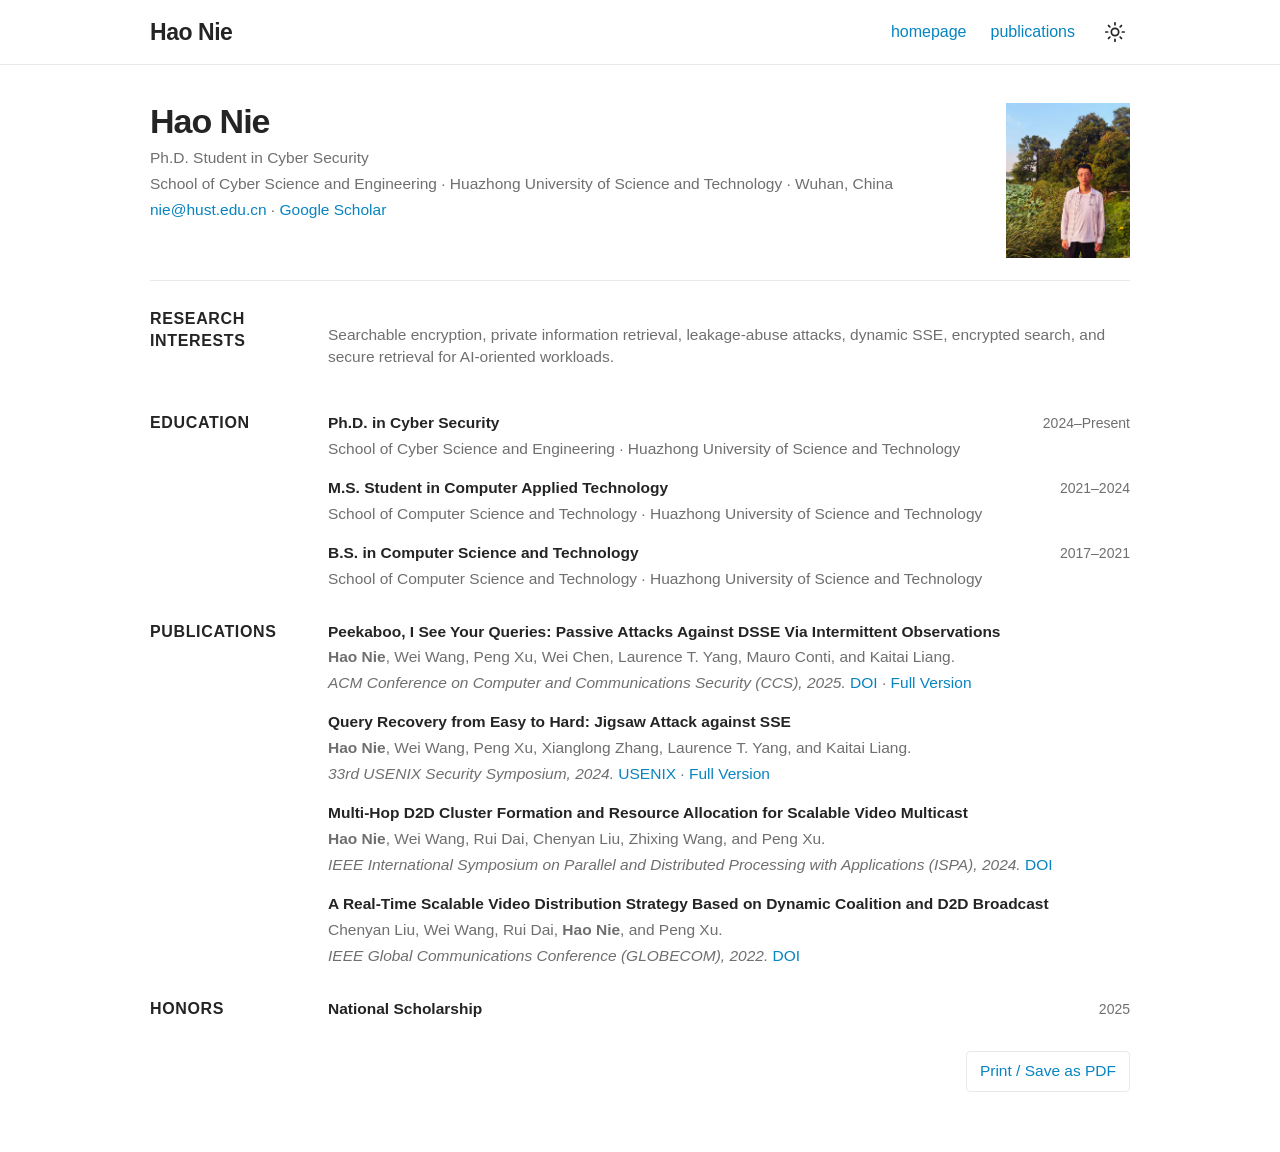
==== cv.html @ e8cf1ad7 "Modified the template" ====
<!doctype html>
<html lang="en">
<head>
  <meta charset="utf-8" />
  <meta name="viewport" content="width=device-width, initial-scale=1" />
  <meta name="description" content="Curriculum vitae of Hao Nie, Ph.D. student in Cybersecurity at Huazhong University of Science and Technology." />
  <meta name="author" content="Hao Nie" />
  <meta name="theme-color" content="#ffffff" />
  <title>Curriculum Vitae | Hao Nie</title>
  <link rel="icon" href="assets/favicon.svg" type="image/svg+xml" />
  <link rel="stylesheet" href="styles.css" />
</head>
<body class="cv-page">
  <a class="skip-link" href="#cv">Skip to CV</a>

  <header class="site-header">
    <div class="header-inner">
      <a class="site-name" href="index.html">Hao Nie</a>
      <nav class="site-nav" aria-label="CV navigation">
        <a href="index.html">homepage</a>
        <a href="index.html#publications">publications</a>
        <button class="theme-toggle" type="button" aria-label="Switch to dark theme" title="Switch theme">
          <svg class="sun-icon" aria-hidden="true" viewBox="0 0 24 24">
            <circle cx="12" cy="12" r="4"></circle>
            <path d="M12 2v2M12 20v2M4.93 4.93l1.42 1.42M17.65 17.65l1.42 1.42M2 12h2M20 12h2M4.93 19.07l1.42-1.42M17.65 6.35l1.42-1.42"></path>
          </svg>
          <svg class="moon-icon" aria-hidden="true" viewBox="0 0 24 24">
            <path d="M20 15.4A8.5 8.5 0 0 1 8.6 4a8.5 8.5 0 1 0 11.4 11.4Z"></path>
          </svg>
        </button>
      </nav>
    </div>
  </header>

  <main class="cv-wrap" id="cv">
    <header class="cv-heading">
      <div>
        <h1>Hao Nie</h1>
        <p>Ph.D. Student in Cyber Security</p>
        <p>School of Cyber Science and Engineering · Huazhong University of Science and Technology · Wuhan, China</p>
        <p><a href="mailto:nie@hust.edu.cn">nie@hust.edu.cn</a> · <a href="https://scholar.google.com/citations?user=cpetpmUAAAAJ&amp;hl=en" target="_blank" rel="noreferrer">Google Scholar</a></p>
      </div>
      <figure class="cv-photo">
        <img src="assets/hao-nie-life.jpg" alt="Hao Nie by a lotus pond" width="1706" height="1279" />
      </figure>
    </header>

    <section class="cv-section" aria-labelledby="cv-research">
      <h2 id="cv-research">Research Interests</h2>
      <div class="cv-section-content">
        <p>Searchable encryption, private information retrieval, leakage-abuse attacks, dynamic SSE, encrypted search, and secure retrieval for AI-oriented workloads.</p>
      </div>
    </section>

    <section class="cv-section" aria-labelledby="cv-education">
      <h2 id="cv-education">Education</h2>
      <div class="cv-section-content">
        <article class="cv-entry">
          <div class="cv-entry-head">
            <h3>Ph.D. in Cyber Security</h3>
            <span class="cv-date">2024–Present</span>
          </div>
          <p>School of Cyber Science and Engineering · Huazhong University of Science and Technology</p>
        </article>
        <article class="cv-entry">
          <div class="cv-entry-head">
            <h3>M.S. Student in Computer Applied Technology</h3>
            <span class="cv-date">2021–2024</span>
          </div>
          <p>School of Computer Science and Technology · Huazhong University of Science and Technology</p>
        </article>
        <article class="cv-entry">
          <div class="cv-entry-head">
            <h3>B.S. in Computer Science and Technology</h3>
            <span class="cv-date">2017–2021</span>
          </div>
          <p>School of Computer Science and Technology · Huazhong University of Science and Technology</p>
        </article>
      </div>
    </section>

    <section class="cv-section" aria-labelledby="cv-publications">
      <h2 id="cv-publications">Publications</h2>
      <div class="cv-section-content">
        <article class="cv-entry">
          <h3>Peekaboo, I See Your Queries: Passive Attacks Against DSSE Via Intermittent Observations</h3>
          <p><strong>Hao Nie</strong>, Wei Wang, Peng Xu, Wei Chen, Laurence T. Yang, Mauro Conti, and Kaitai Liang.</p>
          <p><em>ACM Conference on Computer and Communications Security (CCS), 2025.</em> <a href="https://doi.org/10.1145/3719027.3765075">DOI</a> · <a href="https://arxiv.org/abs/2509.03806">Full Version</a></p>
        </article>
        <article class="cv-entry">
          <h3>Query Recovery from Easy to Hard: Jigsaw Attack against SSE</h3>
          <p><strong>Hao Nie</strong>, Wei Wang, Peng Xu, Xianglong Zhang, Laurence T. Yang, and Kaitai Liang.</p>
          <p><em>33rd USENIX Security Symposium, 2024.</em> <a href="https://www.usenix.org/conference/usenixsecurity24/presentation/nie">USENIX</a> · <a href="https://arxiv.org/abs/2403.01155">Full Version</a></p>
        </article>
        <article class="cv-entry">
          <h3>Multi-Hop D2D Cluster Formation and Resource Allocation for Scalable Video Multicast</h3>
          <p><strong>Hao Nie</strong>, Wei Wang, Rui Dai, Chenyan Liu, Zhixing Wang, and Peng Xu.</p>
          <p><em>IEEE International Symposium on Parallel and Distributed Processing with Applications (ISPA), 2024.</em> <a href="https://doi.org/10.1109/ISPA63168.2024.00181">DOI</a></p>
        </article>
        <article class="cv-entry">
          <h3>A Real-Time Scalable Video Distribution Strategy Based on Dynamic Coalition and D2D Broadcast</h3>
          <p>Chenyan Liu, Wei Wang, Rui Dai, <strong>Hao Nie</strong>, and Peng Xu.</p>
          <p><em>IEEE Global Communications Conference (GLOBECOM), 2022.</em> <a href="https://doi.org/10.1109/GLOBECOM48099.2022.10001625">DOI</a></p>
        </article>
      </div>
    </section>

    <section class="cv-section" aria-labelledby="cv-honors">
      <h2 id="cv-honors">Honors</h2>
      <div class="cv-section-content">
        <article class="cv-entry">
          <div class="cv-entry-head">
            <h3>National Scholarship</h3>
            <span class="cv-date">2025</span>
          </div>
        </article>
      </div>
    </section>

    <div class="cv-actions">
      <button class="print-button" type="button">Print / Save as PDF</button>
    </div>
  </main>

  <script src="script.js"></script>
</body>
</html>
---- styles.css ----
:root {
  color-scheme: light;
  --bg: #ffffff;
  --text: #6f6f6f;
  --heading: #242424;
  --link: #0784c1;
  --line: #e9e9e9;
  --icon: #858585;
  --max-width: 1110px;
}

:root[data-theme="dark"] {
  color-scheme: dark;
  --bg: #151719;
  --text: #b8bcc0;
  --heading: #f1f3f5;
  --link: #62bdf0;
  --line: #303438;
  --icon: #adb2b7;
}

* { box-sizing: border-box; }

html {
  scroll-behavior: smooth;
  scroll-padding-top: 88px;
}

body {
  margin: 0;
  background: var(--bg);
  color: var(--text);
  font-family: -apple-system, BlinkMacSystemFont, "Segoe UI", Roboto, Helvetica, Arial, sans-serif;
  font-size: 15.5px;
  line-height: 1.48;
  -webkit-font-smoothing: antialiased;
  transition: background-color 180ms ease, color 180ms ease;
}

a {
  color: var(--link);
  text-decoration: none;
}

a:hover,
a:focus-visible {
  text-decoration: underline;
  text-underline-offset: 3px;
}

img {
  display: block;
  max-width: 100%;
}

button,
a { -webkit-tap-highlight-color: transparent; }

::selection { background: color-mix(in srgb, var(--link) 24%, transparent); }

.skip-link {
  position: fixed;
  top: -60px;
  left: 16px;
  z-index: 100;
  padding: 9px 13px;
  border-radius: 4px;
  background: var(--heading);
  color: var(--bg);
}

.skip-link:focus { top: 12px; }

.site-header {
  position: sticky;
  top: 0;
  z-index: 20;
  border-bottom: 1px solid var(--line);
  background: color-mix(in srgb, var(--bg) 92%, transparent);
  backdrop-filter: blur(10px);
}

.header-inner {
  width: min(calc(100% - 40px), var(--max-width));
  min-height: 64px;
  margin: 0 auto;
  display: flex;
  align-items: center;
  justify-content: space-between;
  gap: 28px;
}

.site-name {
  color: var(--heading);
  font-size: 23px;
  font-weight: 700;
  letter-spacing: -0.02em;
}

.site-name:hover,
.site-name:focus-visible { text-decoration: none; }

.site-nav {
  display: flex;
  align-items: center;
  gap: 24px;
}

.site-nav a {
  font-size: 16px;
  white-space: nowrap;
}

.theme-toggle {
  width: 31px;
  height: 31px;
  padding: 4px;
  display: grid;
  place-items: center;
  border: 0;
  border-radius: 50%;
  background: transparent;
  color: var(--heading);
  cursor: pointer;
}

.theme-toggle:hover,
.theme-toggle:focus-visible {
  background: color-mix(in srgb, var(--heading) 7%, transparent);
  outline: none;
}

.theme-toggle svg {
  width: 22px;
  height: 22px;
  fill: none;
  stroke: currentColor;
  stroke-linecap: round;
  stroke-linejoin: round;
  stroke-width: 1.9;
}

.moon-icon,
:root[data-theme="dark"] .sun-icon { display: none; }

:root[data-theme="dark"] .moon-icon { display: block; }

.page-layout {
  width: min(calc(100% - 40px), var(--max-width));
  margin: 0 auto;
  padding: 38px 0 64px;
  display: grid;
  grid-template-columns: 218px minmax(0, 1fr);
  gap: 58px;
  align-items: start;
}

.profile-column { padding-top: 2px; }

.profile-photo {
  width: 100%;
  aspect-ratio: 4 / 5;
  margin: 0;
  overflow: hidden;
  background: var(--line);
}

.profile-photo img {
  width: 100%;
  height: 100%;
  object-fit: cover;
  object-position: 67% center;
}

.profile-role {
  margin: 6px 0 20px;
  color: var(--text);
  font-size: 14px;
  line-height: 1.4;
}

.profile-links {
  margin: 0;
  padding: 0;
  display: grid;
  gap: 5px;
  list-style: none;
}

.profile-links li {
  min-width: 0;
  display: flex;
  align-items: center;
  gap: 5px;
  line-height: 1.35;
}

.profile-links svg {
  width: 16px;
  height: 16px;
  flex: 0 0 auto;
  fill: none;
  stroke: var(--icon);
  stroke-linecap: round;
  stroke-linejoin: round;
  stroke-width: 1.8;
}

.profile-links svg .solid {
  fill: var(--icon);
  stroke: none;
}

.profile-links a { overflow-wrap: anywhere; }

.main-column { min-width: 0; }

.intro p { margin: 0 0 18px; }

.content-section { margin-top: 31px; }

.content-section h2 {
  margin: 0 0 13px;
  color: var(--link);
  font-size: 29px;
  line-height: 1.2;
  letter-spacing: -0.025em;
}

.content-section > p { margin: 0 0 12px; }

.simple-list {
  margin: 0;
  padding-left: 25px;
}

.simple-list li + li { margin-top: 8px; }

.publication-list {
  margin: 0;
  padding-left: 24px;
}

.publication-list > li { padding-left: 4px; }
.publication-list > li + li { margin-top: 19px; }
.publication-list p { margin: 2px 0; }

.paper-title {
  color: var(--heading);
  font-weight: 650;
}

.venue { font-style: italic; }

.paper-links {
  display: flex;
  flex-wrap: wrap;
  gap: 7px;
  font-size: 14px;
}

.news-list {
  margin: 0;
  padding: 0;
  display: grid;
  gap: 8px;
  list-style: none;
}

.news-list li {
  display: grid;
  grid-template-columns: 58px 1fr;
  gap: 13px;
}

.news-list time {
  color: var(--heading);
  font-weight: 600;
}

.site-footer {
  width: min(calc(100% - 40px), var(--max-width));
  margin: 0 auto;
  padding: 23px 0 32px;
  border-top: 1px solid var(--line);
  color: var(--text);
  font-size: 13px;
  text-align: center;
}

.site-footer p { margin: 0; }

.visually-hidden {
  position: absolute;
  width: 1px;
  height: 1px;
  padding: 0;
  margin: -1px;
  overflow: hidden;
  clip: rect(0, 0, 0, 0);
  white-space: nowrap;
  border: 0;
}

/* CV */
.cv-page { --max-width: 980px; }
.cv-page .site-header { position: static; }

.cv-wrap {
  width: min(calc(100% - 40px), var(--max-width));
  margin: 0 auto;
  padding: 38px 0 60px;
}

.cv-heading {
  padding-bottom: 22px;
  display: grid;
  grid-template-columns: 1fr 124px;
  gap: 30px;
  align-items: start;
  border-bottom: 1px solid var(--line);
}

.cv-heading h1 {
  margin: 0 0 7px;
  color: var(--heading);
  font-size: 34px;
  line-height: 1.1;
  letter-spacing: -0.03em;
}

.cv-heading p { margin: 3px 0; }

.cv-photo {
  width: 124px;
  aspect-ratio: 4 / 5;
  margin: 0;
  overflow: hidden;
  background: var(--line);
}

.cv-photo img {
  width: 100%;
  height: 100%;
  object-fit: cover;
  object-position: 67% center;
}

.cv-section {
  margin-top: 27px;
  display: grid;
  grid-template-columns: 150px 1fr;
  gap: 28px;
}

.cv-section h2 {
  margin: 0;
  color: var(--heading);
  font-size: 16px;
  line-height: 1.4;
  letter-spacing: 0.04em;
  text-transform: uppercase;
}

.cv-section-content { min-width: 0; }
.cv-entry + .cv-entry { margin-top: 16px; }

.cv-entry-head {
  display: flex;
  align-items: baseline;
  justify-content: space-between;
  gap: 20px;
}

.cv-entry h3 {
  margin: 0;
  color: var(--heading);
  font-size: 15.5px;
}

.cv-entry time,
.cv-entry .cv-date {
  flex: 0 0 auto;
  color: var(--text);
  font-size: 14px;
}

.cv-entry p { margin: 3px 0; }

.cv-entry ul {
  margin: 5px 0 0;
  padding-left: 20px;
}

.cv-actions {
  margin-top: 30px;
  display: flex;
  justify-content: flex-end;
}

.print-button {
  padding: 8px 13px;
  border: 1px solid var(--line);
  border-radius: 4px;
  background: var(--bg);
  color: var(--link);
  font: inherit;
  cursor: pointer;
}

.print-button:hover,
.print-button:focus-visible { border-color: var(--link); }

@media (max-width: 760px) {
  html { scroll-padding-top: 106px; }

  .header-inner {
    min-height: 58px;
    flex-wrap: wrap;
    gap: 4px 20px;
    padding: 9px 0;
  }

  .site-name { font-size: 21px; }
  .site-nav { gap: 15px; }
  .site-nav a { font-size: 14px; }

  .page-layout {
    padding-top: 28px;
    grid-template-columns: 1fr;
    gap: 31px;
  }

  .profile-column {
    display: grid;
    grid-template-columns: 148px 1fr;
    grid-template-rows: auto 1fr;
    gap: 0 20px;
  }

  .profile-photo { grid-row: 1 / 3; }

  .profile-role {
    margin-top: 0;
    align-self: end;
  }

  .content-section h2 { font-size: 26px; }

  .cv-section {
    grid-template-columns: 1fr;
    gap: 8px;
  }
}

@media (max-width: 470px) {
  body { font-size: 15px; }

  .header-inner,
  .page-layout,
  .site-footer,
  .cv-wrap {
    width: min(calc(100% - 28px), var(--max-width));
  }

  .site-nav {
    width: 100%;
    justify-content: space-between;
  }

  .page-layout { padding-top: 22px; }

  .profile-column {
    grid-template-columns: 118px 1fr;
    gap: 0 15px;
  }

  .profile-role { margin-bottom: 13px; }

  .profile-links {
    gap: 7px;
    font-size: 14px;
  }

  .news-list li {
    grid-template-columns: 48px 1fr;
    gap: 9px;
  }

  .cv-heading {
    grid-template-columns: 1fr 94px;
    gap: 18px;
  }

  .cv-photo { width: 94px; }
  .cv-entry-head { display: block; }
}

@media print {
  :root,
  :root[data-theme="dark"] {
    color-scheme: light;
    --bg: #ffffff;
    --text: #444444;
    --heading: #111111;
    --link: #111111;
    --line: #d7d7d7;
  }

  @page {
    size: A4;
    margin: 15mm 16mm;
  }

  body {
    font-size: 10pt;
    line-height: 1.35;
  }

  .cv-page .site-header,
  .cv-actions { display: none; }

  .cv-wrap {
    width: 100%;
    padding: 0;
  }

  .cv-heading {
    grid-template-columns: 1fr 24mm;
    gap: 7mm;
    padding-bottom: 5mm;
  }

  .cv-photo { width: 24mm; }
  .cv-heading h1 { font-size: 22pt; }

  .cv-section {
    margin-top: 5mm;
    grid-template-columns: 31mm 1fr;
    gap: 6mm;
    break-inside: avoid;
  }

  .cv-section h2,
  .cv-entry h3 { font-size: 10pt; }

  .cv-entry + .cv-entry { margin-top: 3.2mm; }
  a { color: inherit; }
}
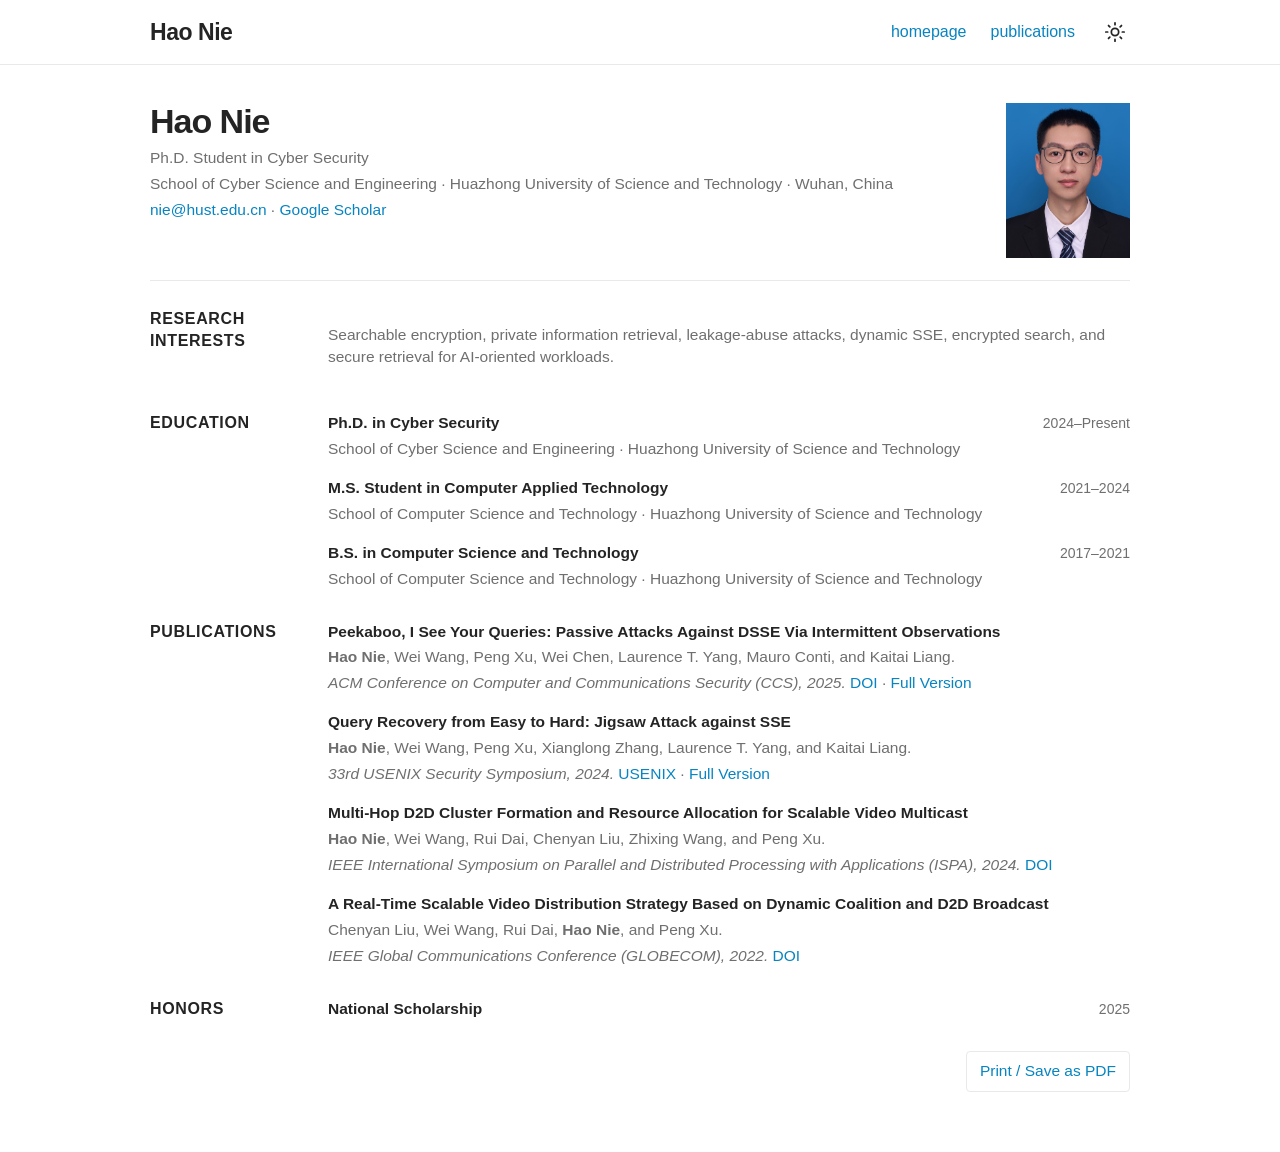
==== commit bde08d54: "solve the cache problem" ====
--- a/cv.html
+++ b/cv.html
@@ -8,7 +8,7 @@
   <meta name="theme-color" content="#ffffff" />
   <title>Curriculum Vitae | Hao Nie</title>
   <link rel="icon" href="assets/favicon.svg" type="image/svg+xml" />
-  <link rel="stylesheet" href="styles.css" />
+  <link rel="stylesheet" href="styles.css?v=20260905-2" />
 </head>
 <body class="cv-page">
   <a class="skip-link" href="#cv">Skip to CV</a>
@@ -41,7 +41,7 @@
         <p><a href="mailto:nie@hust.edu.cn">nie@hust.edu.cn</a> · <a href="https://scholar.google.com/citations?user=cpetpmUAAAAJ&amp;hl=en" target="_blank" rel="noreferrer">Google Scholar</a></p>
       </div>
       <figure class="cv-photo">
-        <img src="assets/hao-nie-life.jpg" alt="Hao Nie by a lotus pond" width="1706" height="1279" />
+        <img src="assets/hao-nie-cv.jpg" alt="Portrait of Hao Nie" width="1500" height="2247" />
       </figure>
     </header>
 
@@ -122,6 +122,6 @@
     </div>
   </main>
 
-  <script src="script.js"></script>
+  <script src="script.js?v=20260905-2"></script>
 </body>
 </html>
--- a/styles.css
+++ b/styles.css
@@ -343,7 +343,7 @@
   width: 100%;
   height: 100%;
   object-fit: cover;
-  object-position: 67% center;
+  object-position: center 40%;
 }
 
 .cv-section {
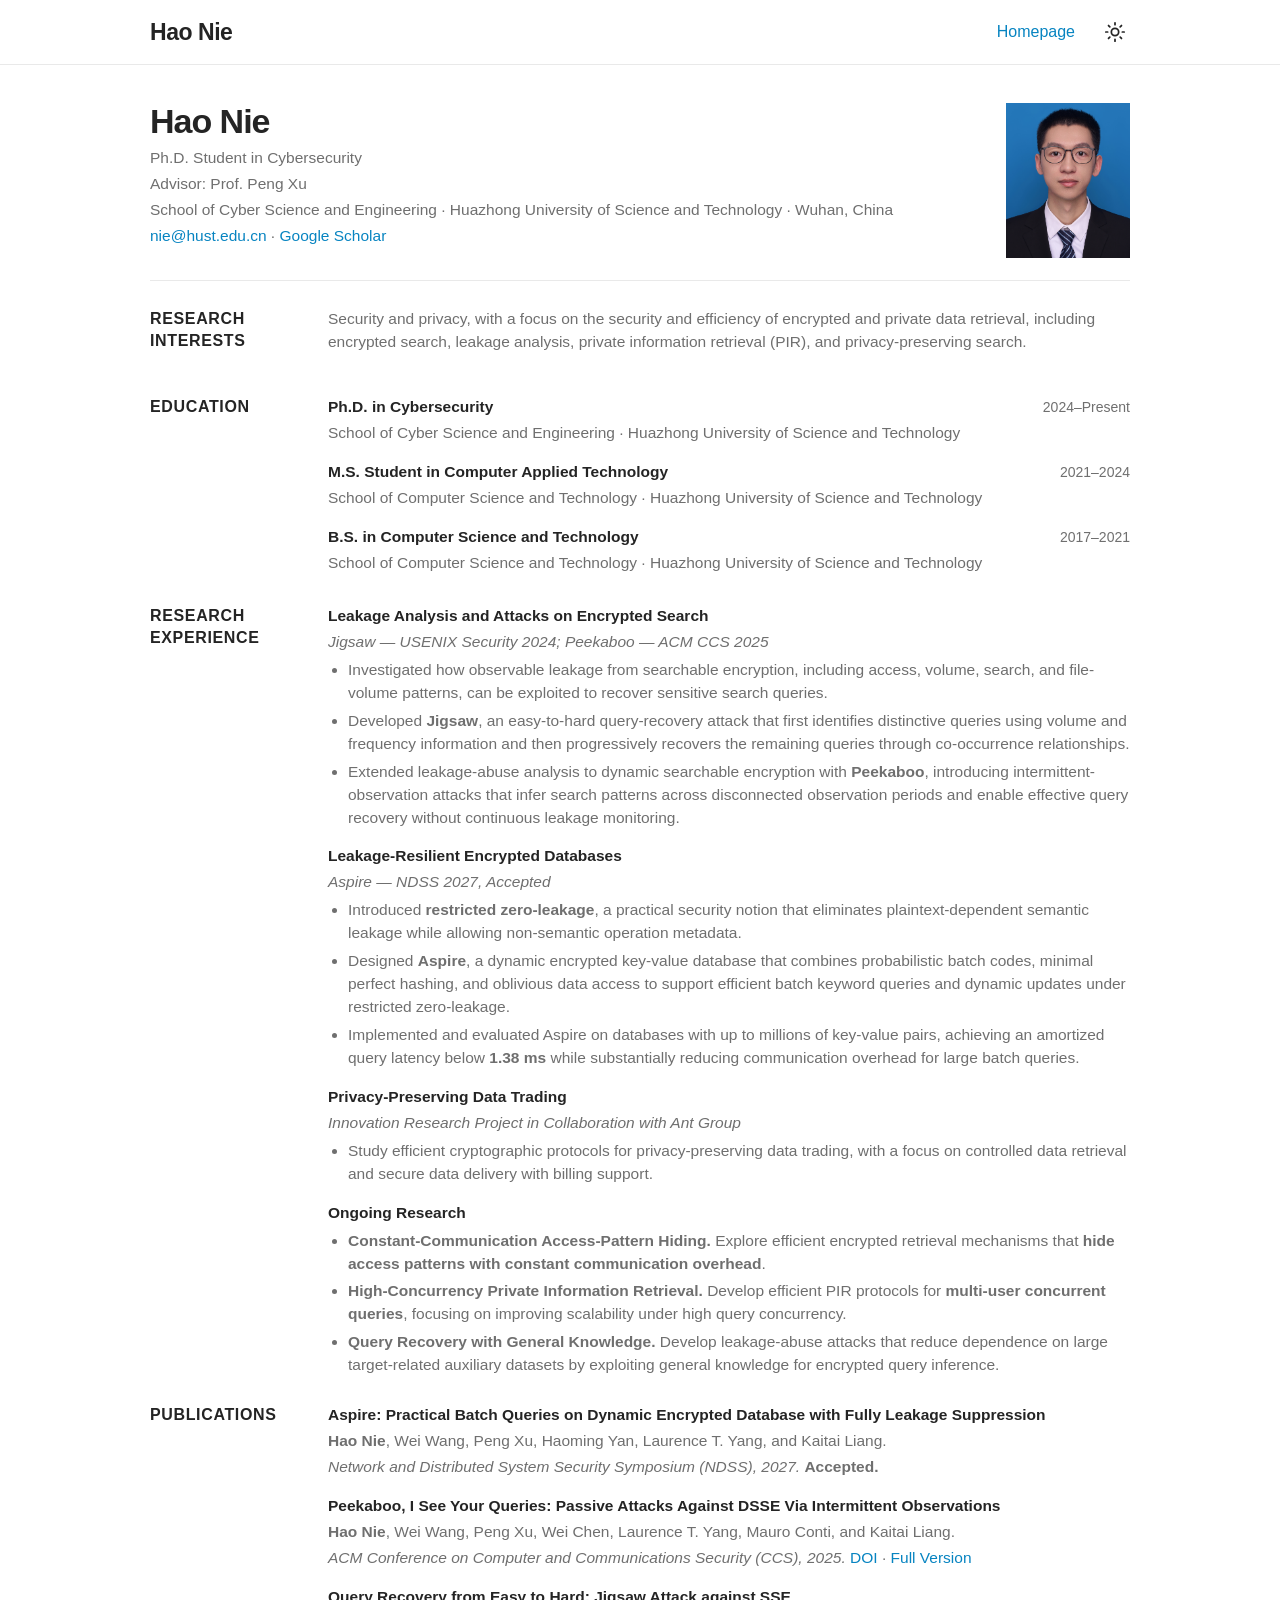
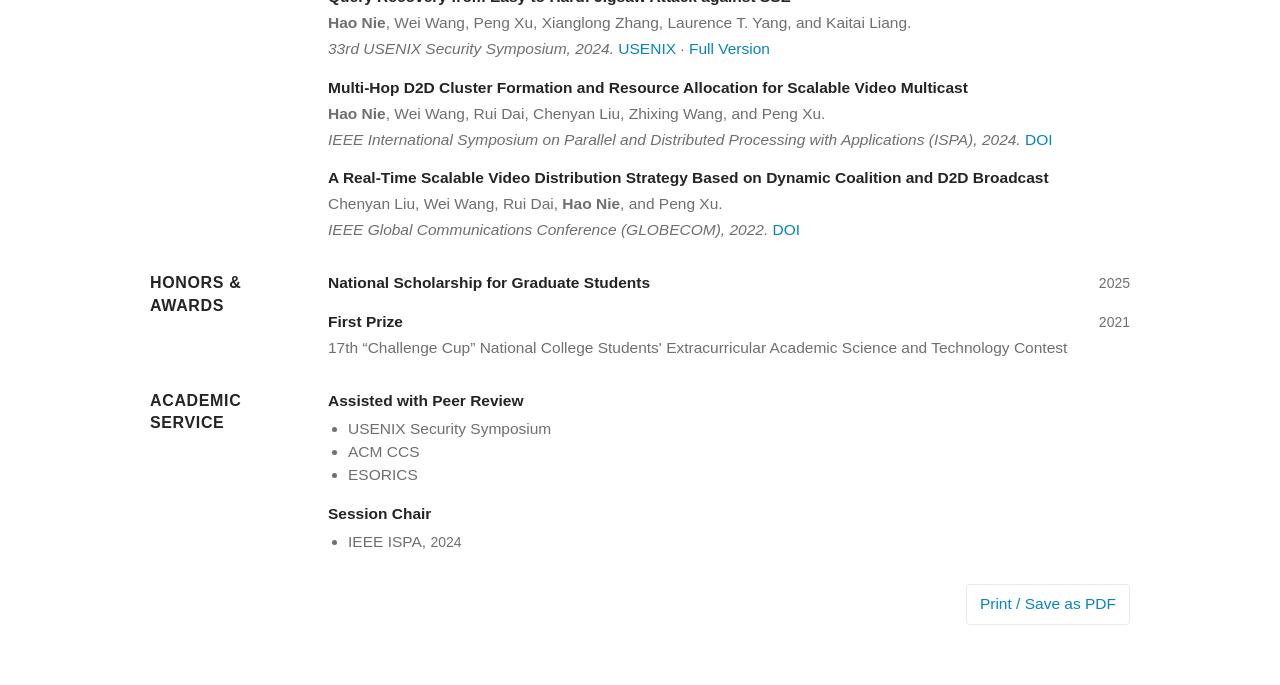
==== commit 8fbe8f90: "Update news" ====
--- a/cv.html
+++ b/cv.html
@@ -1,127 +1,188 @@
-<!doctype html>
-<html lang="en">
-<head>
-  <meta charset="utf-8" />
-  <meta name="viewport" content="width=device-width, initial-scale=1" />
-  <meta name="description" content="Curriculum vitae of Hao Nie, Ph.D. student in Cybersecurity at Huazhong University of Science and Technology." />
-  <meta name="author" content="Hao Nie" />
-  <meta name="theme-color" content="#ffffff" />
-  <title>Curriculum Vitae | Hao Nie</title>
-  <link rel="icon" href="assets/favicon.svg" type="image/svg+xml" />
-  <link rel="stylesheet" href="styles.css?v=20260905-2" />
-</head>
-<body class="cv-page">
-  <a class="skip-link" href="#cv">Skip to CV</a>
-
-  <header class="site-header">
-    <div class="header-inner">
-      <a class="site-name" href="index.html">Hao Nie</a>
-      <nav class="site-nav" aria-label="CV navigation">
-        <a href="index.html">homepage</a>
-        <a href="index.html#publications">publications</a>
-        <button class="theme-toggle" type="button" aria-label="Switch to dark theme" title="Switch theme">
-          <svg class="sun-icon" aria-hidden="true" viewBox="0 0 24 24">
-            <circle cx="12" cy="12" r="4"></circle>
-            <path d="M12 2v2M12 20v2M4.93 4.93l1.42 1.42M17.65 17.65l1.42 1.42M2 12h2M20 12h2M4.93 19.07l1.42-1.42M17.65 6.35l1.42-1.42"></path>
-          </svg>
-          <svg class="moon-icon" aria-hidden="true" viewBox="0 0 24 24">
-            <path d="M20 15.4A8.5 8.5 0 0 1 8.6 4a8.5 8.5 0 1 0 11.4 11.4Z"></path>
-          </svg>
-        </button>
-      </nav>
-    </div>
-  </header>
-
-  <main class="cv-wrap" id="cv">
-    <header class="cv-heading">
-      <div>
-        <h1>Hao Nie</h1>
-        <p>Ph.D. Student in Cyber Security</p>
-        <p>School of Cyber Science and Engineering · Huazhong University of Science and Technology · Wuhan, China</p>
-        <p><a href="mailto:nie@hust.edu.cn">nie@hust.edu.cn</a> · <a href="https://scholar.google.com/citations?user=cpetpmUAAAAJ&amp;hl=en" target="_blank" rel="noreferrer">Google Scholar</a></p>
-      </div>
-      <figure class="cv-photo">
-        <img src="assets/hao-nie-cv.jpg" alt="Portrait of Hao Nie" width="1500" height="2247" />
-      </figure>
-    </header>
-
-    <section class="cv-section" aria-labelledby="cv-research">
-      <h2 id="cv-research">Research Interests</h2>
-      <div class="cv-section-content">
-        <p>Searchable encryption, private information retrieval, leakage-abuse attacks, dynamic SSE, encrypted search, and secure retrieval for AI-oriented workloads.</p>
-      </div>
-    </section>
-
-    <section class="cv-section" aria-labelledby="cv-education">
-      <h2 id="cv-education">Education</h2>
-      <div class="cv-section-content">
-        <article class="cv-entry">
-          <div class="cv-entry-head">
-            <h3>Ph.D. in Cyber Security</h3>
-            <span class="cv-date">2024–Present</span>
-          </div>
-          <p>School of Cyber Science and Engineering · Huazhong University of Science and Technology</p>
-        </article>
-        <article class="cv-entry">
-          <div class="cv-entry-head">
-            <h3>M.S. Student in Computer Applied Technology</h3>
-            <span class="cv-date">2021–2024</span>
-          </div>
-          <p>School of Computer Science and Technology · Huazhong University of Science and Technology</p>
-        </article>
-        <article class="cv-entry">
-          <div class="cv-entry-head">
-            <h3>B.S. in Computer Science and Technology</h3>
-            <span class="cv-date">2017–2021</span>
-          </div>
-          <p>School of Computer Science and Technology · Huazhong University of Science and Technology</p>
-        </article>
-      </div>
-    </section>
-
-    <section class="cv-section" aria-labelledby="cv-publications">
-      <h2 id="cv-publications">Publications</h2>
-      <div class="cv-section-content">
-        <article class="cv-entry">
-          <h3>Peekaboo, I See Your Queries: Passive Attacks Against DSSE Via Intermittent Observations</h3>
-          <p><strong>Hao Nie</strong>, Wei Wang, Peng Xu, Wei Chen, Laurence T. Yang, Mauro Conti, and Kaitai Liang.</p>
-          <p><em>ACM Conference on Computer and Communications Security (CCS), 2025.</em> <a href="https://doi.org/10.1145/3719027.3765075">DOI</a> · <a href="https://arxiv.org/abs/2509.03806">Full Version</a></p>
-        </article>
-        <article class="cv-entry">
-          <h3>Query Recovery from Easy to Hard: Jigsaw Attack against SSE</h3>
-          <p><strong>Hao Nie</strong>, Wei Wang, Peng Xu, Xianglong Zhang, Laurence T. Yang, and Kaitai Liang.</p>
-          <p><em>33rd USENIX Security Symposium, 2024.</em> <a href="https://www.usenix.org/conference/usenixsecurity24/presentation/nie">USENIX</a> · <a href="https://arxiv.org/abs/2403.01155">Full Version</a></p>
-        </article>
-        <article class="cv-entry">
-          <h3>Multi-Hop D2D Cluster Formation and Resource Allocation for Scalable Video Multicast</h3>
-          <p><strong>Hao Nie</strong>, Wei Wang, Rui Dai, Chenyan Liu, Zhixing Wang, and Peng Xu.</p>
-          <p><em>IEEE International Symposium on Parallel and Distributed Processing with Applications (ISPA), 2024.</em> <a href="https://doi.org/10.1109/ISPA63168.2024.00181">DOI</a></p>
-        </article>
-        <article class="cv-entry">
-          <h3>A Real-Time Scalable Video Distribution Strategy Based on Dynamic Coalition and D2D Broadcast</h3>
-          <p>Chenyan Liu, Wei Wang, Rui Dai, <strong>Hao Nie</strong>, and Peng Xu.</p>
-          <p><em>IEEE Global Communications Conference (GLOBECOM), 2022.</em> <a href="https://doi.org/10.1109/GLOBECOM48099.2022.10001625">DOI</a></p>
-        </article>
-      </div>
-    </section>
-
-    <section class="cv-section" aria-labelledby="cv-honors">
-      <h2 id="cv-honors">Honors</h2>
-      <div class="cv-section-content">
-        <article class="cv-entry">
-          <div class="cv-entry-head">
-            <h3>National Scholarship</h3>
-            <span class="cv-date">2025</span>
-          </div>
-        </article>
-      </div>
-    </section>
-
-    <div class="cv-actions">
-      <button class="print-button" type="button">Print / Save as PDF</button>
-    </div>
-  </main>
-
-  <script src="script.js?v=20260905-2"></script>
-</body>
+<!doctype html> 
+<html lang="en"> 
+    <head> 
+        <meta charset="utf-8"/> 
+        <meta name="viewport" content="width=device-width, initial-scale=1"/> 
+        <meta name="description" content="Curriculum vitae of Hao Nie, Ph.D. student in Cybersecurity at Huazhong University of Science and Technology."/> 
+        <meta name="author" content="Hao Nie"/> 
+        <meta name="theme-color" content="#ffffff"/> 
+        <title>Curriculum Vitae | Hao Nie</title>         
+        <link rel="icon" href="assets/favicon.svg?v=20260921-1" type="image/svg+xml"/>
+        <link rel="stylesheet" href="styles.css?v=20260921-7"/>
+    </head>     
+    <body class="cv-page"> 
+        <a class="skip-link" href="#cv">Skip to CV</a> 
+        <header class="site-header"> 
+            <div class="header-inner"> 
+                <a class="site-name" href="index.html">Hao Nie</a> 
+                <nav class="site-nav" aria-label="CV navigation"> 
+                    <a href="index.html">Homepage</a>                      
+                    <button class="theme-toggle" type="button" aria-label="Switch to dark theme" title="Switch theme"> 
+                        <svg class="sun-icon" aria-hidden="true" viewBox="0 0 24 24"> 
+                            <circle cx="12" cy="12" r="4"></circle>                             
+                            <path d="M12 2v2M12 20v2M4.93 4.93l1.42 1.42M17.65 17.65l1.42 1.42M2 12h2M20 12h2M4.93 19.07l1.42-1.42M17.65 6.35l1.42-1.42"></path>                             
+                        </svg>                         
+                        <svg class="moon-icon" aria-hidden="true" viewBox="0 0 24 24"> 
+                            <path d="M20 15.4A8.5 8.5 0 0 1 8.6 4a8.5 8.5 0 1 0 11.4 11.4Z"></path>                             
+                        </svg>                         
+                    </button>                     
+                </nav>                 
+            </div>             
+        </header>         
+        <main class="cv-wrap" id="cv"> 
+            <header class="cv-heading"> 
+                <div> 
+                    <h1>Hao Nie</h1> 
+                    <p>Ph.D. Student in Cybersecurity</p>
+                    <p>Advisor: Prof. Peng Xu</p>
+                    <p>School of Cyber Science and Engineering · Huazhong University of Science and Technology · Wuhan, China</p> 
+                    <p><a href="mailto:nie@hust.edu.cn">nie@hust.edu.cn</a> · <a href="https://scholar.google.com/citations?user=cpetpmUAAAAJ&amp;hl=en" target="_blank" rel="noreferrer">Google Scholar</a></p>
+                </div>                 
+                <figure class="cv-photo"> 
+                    <img src="assets/hao-nie-cv.jpg" alt="Portrait of Hao Nie" width="1500" height="2247"/> 
+                </figure>                 
+            </header>             
+            <section class="cv-section" aria-labelledby="cv-research"> 
+                <h2 id="cv-research">Research Interests</h2> 
+                <div class="cv-section-content"> 
+                    <p>Security and privacy, with a focus on the security and efficiency of encrypted and private data retrieval, including encrypted search, leakage analysis, private information retrieval (PIR), and privacy-preserving search.</p>
+                </div>                 
+            </section>             
+            <section class="cv-section" aria-labelledby="cv-education"> 
+                <h2 id="cv-education">Education</h2> 
+                <div class="cv-section-content"> 
+                    <article class="cv-entry"> 
+                        <div class="cv-entry-head"> 
+                            <h3>Ph.D. in Cybersecurity</h3>
+                            <span class="cv-date">2024–Present</span> 
+                        </div>                         
+                        <p>School of Cyber Science and Engineering · Huazhong University of Science and Technology</p> 
+                    </article>                     
+                    <article class="cv-entry"> 
+                        <div class="cv-entry-head"> 
+                            <h3>M.S. Student in Computer Applied Technology</h3> 
+                            <span class="cv-date">2021–2024</span> 
+                        </div>                         
+                        <p>School of Computer Science and Technology · Huazhong University of Science and Technology</p> 
+                    </article>                     
+                    <article class="cv-entry"> 
+                        <div class="cv-entry-head"> 
+                            <h3>B.S. in Computer Science and Technology</h3> 
+                            <span class="cv-date">2017–2021</span> 
+                        </div>                         
+                        <p>School of Computer Science and Technology · Huazhong University of Science and Technology</p> 
+                    </article>                     
+                </div>                 
+            </section>             
+            <section class="cv-section cv-experience" aria-labelledby="cv-experience">
+                <h2 id="cv-experience">Research Experience</h2>
+                <div class="cv-section-content">
+                    <article class="cv-entry">
+                        <h3>Leakage Analysis and Attacks on Encrypted Search</h3>
+                        <p><em>Jigsaw &mdash; USENIX Security 2024; Peekaboo &mdash; ACM CCS 2025</em></p>
+                        <ul>
+                            <li>Investigated how observable leakage from searchable encryption, including access, volume, search, and file-volume patterns, can be exploited to recover sensitive search queries.</li>
+                            <li>Developed <strong>Jigsaw</strong>, an easy-to-hard query-recovery attack that first identifies distinctive queries using volume and frequency information and then progressively recovers the remaining queries through co-occurrence relationships.</li>
+                            <li>Extended leakage-abuse analysis to dynamic searchable encryption with <strong>Peekaboo</strong>, introducing intermittent-observation attacks that infer search patterns across disconnected observation periods and enable effective query recovery without continuous leakage monitoring.</li>
+                        </ul>
+                    </article>
+                    <article class="cv-entry">
+                        <h3>Leakage-Resilient Encrypted Databases</h3>
+                        <p><em>Aspire &mdash; NDSS 2027, Accepted</em></p>
+                        <ul>
+                            <li>Introduced <strong>restricted zero-leakage</strong>, a practical security notion that eliminates plaintext-dependent semantic leakage while allowing non-semantic operation metadata.</li>
+                            <li>Designed <strong>Aspire</strong>, a dynamic encrypted key-value database that combines probabilistic batch codes, minimal perfect hashing, and oblivious data access to support efficient batch keyword queries and dynamic updates under restricted zero-leakage.</li>
+                            <li>Implemented and evaluated Aspire on databases with up to millions of key-value pairs, achieving an amortized query latency below <strong>1.38 ms</strong> while substantially reducing communication overhead for large batch queries.</li>
+                        </ul>
+                    </article>
+                    <article class="cv-entry">
+                        <h3>Privacy-Preserving Data Trading</h3>
+                        <p><em>Innovation Research Project in Collaboration with Ant Group</em></p>
+                        <ul>
+                            <li>Study efficient cryptographic protocols for privacy-preserving data trading, with a focus on controlled data retrieval and secure data delivery with billing support.</li>
+                        </ul>
+                    </article>
+                    <article class="cv-entry" aria-labelledby="cv-ongoing-research">
+                        <h3 id="cv-ongoing-research">Ongoing Research</h3>
+                        <ul>
+                            <li><strong>Constant-Communication Access-Pattern Hiding.</strong> Explore efficient encrypted retrieval mechanisms that <strong>hide access patterns with constant communication overhead</strong>.</li>
+                            <li><strong>High-Concurrency Private Information Retrieval.</strong> Develop efficient PIR protocols for <strong>multi-user concurrent queries</strong>, focusing on improving scalability under high query concurrency.</li>
+                            <li><strong>Query Recovery with General Knowledge.</strong> Develop leakage-abuse attacks that reduce dependence on large target-related auxiliary datasets by exploiting general knowledge for encrypted query inference.</li>
+                        </ul>
+                    </article>
+                </div>
+            </section>
+            <section class="cv-section cv-publications" aria-labelledby="cv-publications">
+                <h2 id="cv-publications">Publications</h2> 
+                <div class="cv-section-content"> 
+                    <article class="cv-entry">
+                        <h3>Aspire: Practical Batch Queries on Dynamic Encrypted Database with Fully Leakage Suppression</h3>
+                        <p><strong>Hao Nie</strong>, Wei Wang, Peng Xu, Haoming Yan, Laurence T. Yang, and Kaitai Liang.</p>
+                        <p><em>Network and Distributed System Security Symposium (NDSS), 2027.</em> <strong>Accepted.</strong></p>
+                    </article>
+                    <article class="cv-entry"> 
+                        <h3>Peekaboo, I See Your Queries: Passive Attacks Against DSSE Via Intermittent Observations</h3> 
+                        <p><strong>Hao Nie</strong>, Wei Wang, Peng Xu, Wei Chen, Laurence T. Yang, Mauro Conti, and Kaitai Liang.</p> 
+                        <p><em>ACM Conference on Computer and Communications Security (CCS), 2025.</em> <a href="https://doi.org/10.1145/3719027.3765075">DOI</a> · <a href="https://arxiv.org/abs/2509.03806">Full Version</a></p> 
+                    </article>                     
+                    <article class="cv-entry"> 
+                        <h3>Query Recovery from Easy to Hard: Jigsaw Attack against SSE</h3> 
+                        <p><strong>Hao Nie</strong>, Wei Wang, Peng Xu, Xianglong Zhang, Laurence T. Yang, and Kaitai Liang.</p> 
+                        <p><em>33rd USENIX Security Symposium, 2024.</em> <a href="https://www.usenix.org/conference/usenixsecurity24/presentation/nie">USENIX</a> · <a href="https://arxiv.org/abs/2403.01155">Full Version</a></p> 
+                    </article>                     
+                    <article class="cv-entry"> 
+                        <h3>Multi-Hop D2D Cluster Formation and Resource Allocation for Scalable Video Multicast</h3> 
+                        <p><strong>Hao Nie</strong>, Wei Wang, Rui Dai, Chenyan Liu, Zhixing Wang, and Peng Xu.</p> 
+                        <p><em>IEEE International Symposium on Parallel and Distributed Processing with Applications (ISPA), 2024.</em> <a href="https://doi.org/10.1109/ISPA63168.2024.00181">DOI</a></p> 
+                    </article>                     
+                    <article class="cv-entry"> 
+                        <h3>A Real-Time Scalable Video Distribution Strategy Based on Dynamic Coalition and D2D Broadcast</h3> 
+                        <p>Chenyan Liu, Wei Wang, Rui Dai, <strong>Hao Nie</strong>, and Peng Xu.</p> 
+                        <p><em>IEEE Global Communications Conference (GLOBECOM), 2022.</em> <a href="https://doi.org/10.1109/GLOBECOM48099.2022.10001625">DOI</a></p> 
+                    </article>                     
+                </div>                 
+            </section>             
+            <section class="cv-section" aria-labelledby="cv-honors"> 
+                <h2 id="cv-honors">Honors &amp; Awards</h2>
+                <div class="cv-section-content"> 
+                    <article class="cv-entry"> 
+                        <div class="cv-entry-head"> 
+                            <h3>National Scholarship for Graduate Students</h3>
+                            <span class="cv-date">2025</span> 
+                        </div>                         
+                    </article>                     
+                    <article class="cv-entry">
+                        <div class="cv-entry-head">
+                            <h3>First Prize</h3>
+                            <span class="cv-date">2021</span>
+                        </div>
+                        <p>17th &ldquo;Challenge Cup&rdquo; National College Students' Extracurricular Academic Science and Technology Contest</p>
+                    </article>
+                </div>                 
+            </section>             
+            <section class="cv-section" aria-labelledby="cv-service">
+                <h2 id="cv-service">Academic Service</h2>
+                <div class="cv-section-content">
+                    <article class="cv-entry">
+                        <h3>Assisted with Peer Review</h3>
+                        <ul>
+                            <li>USENIX Security Symposium</li>
+                            <li>ACM CCS</li>
+                            <li>ESORICS</li>
+                        </ul>
+                    </article>
+                    <article class="cv-entry">
+                        <h3>Session Chair</h3>
+                        <ul>
+                            <li>IEEE ISPA, <time datetime="2024">2024</time></li>
+                        </ul>
+                    </article>
+                </div>
+            </section>
+            <div class="cv-actions"> 
+                <button class="print-button" type="button">Print / Save as PDF</button>                 
+            </div>             
+        </main>         
+        <script src="script.js?v=20260905-2"></script>         
+    </body>     
 </html>
--- a/styles.css
+++ b/styles.css
@@ -169,7 +169,16 @@
   width: 100%;
   height: 100%;
   object-fit: cover;
-  object-position: 67% center;
+  object-position: 78% center;
+  transform: scale(1.75);
+  transform-origin: 65% 70%;
+}
+
+.profile-name {
+  margin: 14px 0 4px;
+  color: var(--heading);
+  font-size: 21px;
+  font-weight: 700;
 }
 
 .profile-role {
@@ -229,6 +238,15 @@
 
 .content-section > p { margin: 0 0 12px; }
 
+.service-heading {
+  margin: 20px 0 8px;
+  color: var(--heading);
+  font-size: 16px;
+  line-height: 1.4;
+}
+
+.content-section h2 + .service-heading { margin-top: 0; }
+
 .simple-list {
   margin: 0;
   padding-left: 25px;
@@ -259,6 +277,8 @@
   font-size: 14px;
 }
 
+.paper-summary { font-size: 14px; }
+
 .news-list {
   margin: 0;
   padding: 0;
@@ -269,11 +289,12 @@
 
 .news-list li {
   display: grid;
-  grid-template-columns: 58px 1fr;
+  grid-template-columns: 94px minmax(0, 1fr);
   gap: 13px;
 }
 
 .news-list time {
+  white-space: nowrap;
   color: var(--heading);
   font-weight: 600;
 }
@@ -363,6 +384,7 @@
 }
 
 .cv-section-content { min-width: 0; }
+.cv-section-content > p:first-child { margin-top: 0; }
 .cv-entry + .cv-entry { margin-top: 16px; }
 
 .cv-entry-head {
@@ -391,6 +413,8 @@
   margin: 5px 0 0;
   padding-left: 20px;
 }
+
+.cv-experience li + li { margin-top: 5px; }
 
 .cv-actions {
   margin-top: 30px;
@@ -440,6 +464,8 @@
 
   .profile-photo { grid-row: 1 / 3; }
 
+  .profile-name { margin-top: 0; }
+
   .profile-role {
     margin-top: 0;
     align-self: end;
@@ -483,7 +509,7 @@
   }
 
   .news-list li {
-    grid-template-columns: 48px 1fr;
+    grid-template-columns: 90px minmax(0, 1fr);
     gap: 9px;
   }
 
@@ -509,7 +535,8 @@
 
   @page {
     size: A4;
-    margin: 15mm 16mm;
+    /* Keep browser-generated headers and footers outside the printable area. */
+    margin: 0;
   }
 
   body {
@@ -517,12 +544,16 @@
     line-height: 1.35;
   }
 
+  .skip-link,
   .cv-page .site-header,
   .cv-actions { display: none; }
 
   .cv-wrap {
     width: 100%;
-    padding: 0;
+    padding: 15mm 16mm;
+    /* Repeat the content inset if the CV spans multiple printed pages. */
+    -webkit-box-decoration-break: clone;
+    box-decoration-break: clone;
   }
 
   .cv-heading {
@@ -535,7 +566,7 @@
   .cv-heading h1 { font-size: 22pt; }
 
   .cv-section {
-    margin-top: 5mm;
+    margin-top: 4mm;
     grid-template-columns: 31mm 1fr;
     gap: 6mm;
     break-inside: avoid;
@@ -544,6 +575,10 @@
   .cv-section h2,
   .cv-entry h3 { font-size: 10pt; }
 
-  .cv-entry + .cv-entry { margin-top: 3.2mm; }
+  .cv-publications,
+  .cv-experience { break-inside: auto; }
+  .cv-entry { break-inside: avoid; }
+
+  .cv-entry + .cv-entry { margin-top: 2.5mm; }
   a { color: inherit; }
 }
